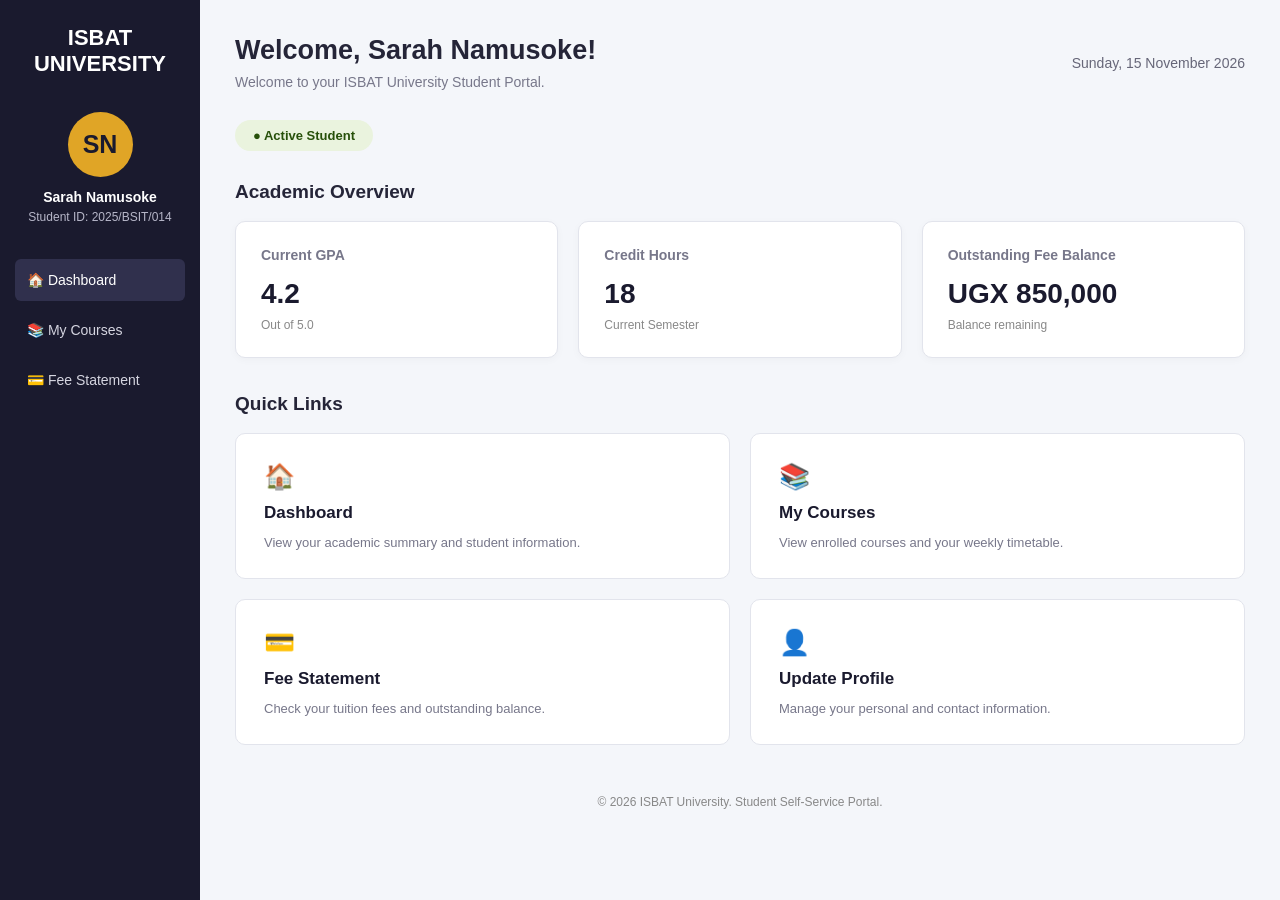
==== index.html @ 454f27c0 "Rename dashboard.html to index.html" ====
<!DOCTYPE html>
<html lang="en">
<head>
    <meta charset="UTF-8">
    <meta name="viewport" content="width=device-width, initial-scale=1.0">
    <title>Student Dashboard | ISBAT University</title>

    <!-- External CSS -->
    <link rel="stylesheet" href="portal.css">

    <!-- Internal CSS: Quick Links Grid -->
    <style>
        .quick-links {
            display: grid;
            grid-template-columns: repeat(2, 1fr);
            gap: 20px;
            margin-bottom: 30px;
        }

        .quick-link-card {
            background: #ffffff;
            border: 1px solid #e2e4ec;
            border-radius: 10px;
            padding: 28px;
            text-decoration: none;
            color: #1A1A2E;
            min-height: 125px;
            transition: 0.3s;
        }

        .quick-link-card:hover {
            transform: translateY(-4px);
            box-shadow: 0 5px 15px rgba(0,0,0,0.08);
            border-color: #d4a017;
        }

        .quick-link-card h3 {
            font-size: 17px;
            margin-bottom: 12px;
        }

        .quick-link-card p {
            font-size: 13px;
            color: #77778a;
        }

        .quick-icon {
            font-size: 25px;
            margin-bottom: 12px;
        }

        @media (max-width: 600px) {
            .quick-links {
                grid-template-columns: 1fr;
            }
        }
    </style>
</head>

<body>

    <!-- Sidebar -->
    <aside class="sidebar">

        <div class="logo">
            ISBAT<br>UNIVERSITY
        </div>

        <div class="student-info">
            <div class="student-avatar">SN</div>
            <h3>Sarah Namusoke</h3>
            <p>Student ID: 2025/BSIT/014</p>
        </div>

        <nav>
            <a href="dashboard.html" class="active">🏠 Dashboard</a>
            <a href="courses.html">📚 My Courses</a>
            <a href="fee-statement.html">💳 Fee Statement</a>
        </nav>

    </aside>

    <!-- Main Content -->
    <main class="main-content">

        <header class="page-header">
            <div>
                <h1>Welcome, Sarah Namusoke!</h1>
                <p>Welcome to your ISBAT University Student Portal.</p>
            </div>

            <div class="date">
                Sunday, 15 November 2026
            </div>
        </header>

        <!-- Student Status -->
        <div style="
            display: inline-block;
            background: #EAF3DE;
            color: #27500A;
            padding: 8px 18px;
            border-radius: 20px;
            font-size: 13px;
            font-weight: bold;
            margin-bottom: 30px;
        ">
            ● Active Student
        </div>

        <!-- Summary Metrics -->
        <h2 class="section-title">Academic Overview</h2>

        <section class="metrics">

            <div class="metric-card">
                <h3>Current GPA</h3>
                <div class="value">4.2</div>
                <p class="description">Out of 5.0</p>
            </div>

            <div class="metric-card">
                <h3>Credit Hours</h3>
                <div class="value">18</div>
                <p class="description">Current Semester</p>
            </div>

            <div class="metric-card">
                <h3>Outstanding Fee Balance</h3>
                <div class="value">UGX 850,000</div>
                <p class="description">Balance remaining</p>
            </div>

        </section>

        <!-- Quick Links -->
        <h2 class="section-title">Quick Links</h2>

        <section class="quick-links">

            <a href="dashboard.html" class="quick-link-card">
                <div class="quick-icon">🏠</div>
                <h3>Dashboard</h3>
                <p>View your academic summary and student information.</p>
            </a>

            <a href="courses.html" class="quick-link-card">
                <div class="quick-icon">📚</div>
                <h3>My Courses</h3>
                <p>View enrolled courses and your weekly timetable.</p>
            </a>

            <a href="fee-statement.html" class="quick-link-card">
                <div class="quick-icon">💳</div>
                <h3>Fee Statement</h3>
                <p>Check your tuition fees and outstanding balance.</p>
            </a>

            <a href="#" class="quick-link-card">
                <div class="quick-icon">👤</div>
                <h3>Update Profile</h3>
                <p>Manage your personal and contact information.</p>
            </a>

        </section>

        <footer>
            &copy; 2026 ISBAT University. Student Self-Service Portal.
        </footer>

    </main>

</body>
</html>
---- portal.css ----
/* =================================
   ISBAT UNIVERSITY STUDENT PORTAL
   External Stylesheet
================================= */

* {
    margin: 0;
    padding: 0;
    box-sizing: border-box;
}

body {
    font-family: Arial, Helvetica, sans-serif;
    background: #f4f6fa;
    color: #252538;
}

/* Fixed Sidebar */
.sidebar {
    position: fixed;
    top: 0;
    left: 0;
    width: 200px;
    height: 100vh;
    background: #1A1A2E;
    color: white;
    padding: 25px 15px;
    z-index: 10;
}

.logo {
    font-size: 22px;
    font-weight: bold;
    text-align: center;
    color: #ffffff;
    margin-bottom: 35px;
}

.student-info {
    text-align: center;
    margin-bottom: 35px;
}

.student-avatar {
    width: 65px;
    height: 65px;
    border-radius: 50%;
    background: #e0a526;
    color: #1A1A2E;
    display: flex;
    align-items: center;
    justify-content: center;
    font-size: 25px;
    font-weight: bold;
    margin: 0 auto 12px;
}

.student-info h3 {
    font-size: 14px;
    margin-bottom: 5px;
}

.student-info p {
    font-size: 12px;
    color: #b7b7c9;
}

.sidebar nav a {
    display: block;
    color: #d5d5e0;
    text-decoration: none;
    padding: 13px 12px;
    margin-bottom: 8px;
    border-radius: 6px;
    font-size: 14px;
}

.sidebar nav a:hover,
.sidebar nav a.active {
    background: #30304d;
    color: #ffffff;
}

/* Main Content */
.main-content {
    margin-left: 200px;
    padding: 35px;
    min-height: 100vh;
}

.page-header {
    display: flex;
    justify-content: space-between;
    align-items: center;
    flex-wrap: wrap;
    gap: 15px;
    margin-bottom: 30px;
}

.page-header h1 {
    font-size: 27px;
    margin-bottom: 8px;
}

.page-header p {
    color: #77778a;
    font-size: 14px;
}

.date {
    color: #666678;
    font-size: 14px;
}

/* Summary Cards */
.metrics {
    display: flex;
    gap: 20px;
    flex-wrap: wrap;
    margin-bottom: 35px;
}

.metric-card {
    flex: 1;
    min-width: 180px;
    background: white;
    border: 1px solid #e2e4ec;
    border-radius: 10px;
    padding: 25px;
    box-shadow: 0 2px 8px rgba(0,0,0,0.03);
}

.metric-card h3 {
    font-size: 14px;
    color: #77778a;
    margin-bottom: 15px;
}

.metric-card .value {
    font-size: 28px;
    font-weight: bold;
    color: #1A1A2E;
}

.metric-card .description {
    font-size: 12px;
    color: #888;
    margin-top: 8px;
}

/* Section Headings */
.section-title {
    font-size: 19px;
    margin-bottom: 18px;
}

/* General Content Cards */
.content-card {
    background: white;
    border: 1px solid #e2e4ec;
    border-radius: 10px;
    padding: 22px;
    margin-bottom: 25px;
}

/* Tables */
.table-container {
    width: 100%;
    overflow-x: auto;
    background: white;
    border-radius: 10px;
    border: 1px solid #e2e4ec;
}

table {
    width: 100%;
    border-collapse: collapse;
    min-width: 750px;
}

th {
    background: #1A1A2E;
    color: white;
    padding: 15px 12px;
    text-align: left;
    font-size: 13px;
}

td {
    padding: 14px 12px;
    border-bottom: 1px solid #eeeeF2;
    font-size: 13px;
}

tr:hover td {
    background: #f8f9fc;
}

/* Course Status */
.status-badge {
    display: inline-block;
    padding: 6px 12px;
    border-radius: 15px;
    font-size: 11px;
    font-weight: bold;
}

/* Footer */
footer {
    text-align: center;
    padding: 20px;
    color: #888;
    font-size: 12px;
}

/* Responsive Design */
@media (max-width: 768px) {
    .sidebar {
        width: 160px;
        padding: 20px 10px;
    }

    .main-content {
        margin-left: 160px;
        padding: 20px 12px;
    }

    .page-header h1 {
        font-size: 21px;
    }

    .metric-card {
        min-width: 100%;
    }
}

@media (max-width: 480px) {
    .sidebar {
        width: 65px;
        padding: 15px 5px;
    }

    .logo {
        font-size: 11px;
        writing-mode: vertical-rl;
        margin: 10px auto 25px;
    }

    .student-info h3,
    .student-info p {
        display: none;
    }

    .student-avatar {
        width: 40px;
        height: 40px;
        font-size: 16px;
    }

    .sidebar nav a {
        font-size: 0;
        text-align: center;
        padding: 13px 3px;
    }

    .sidebar nav a::first-letter {
        font-size: 16px;
    }

    .main-content {
        margin-left: 65px;
        padding: 15px 10px;
    }
}
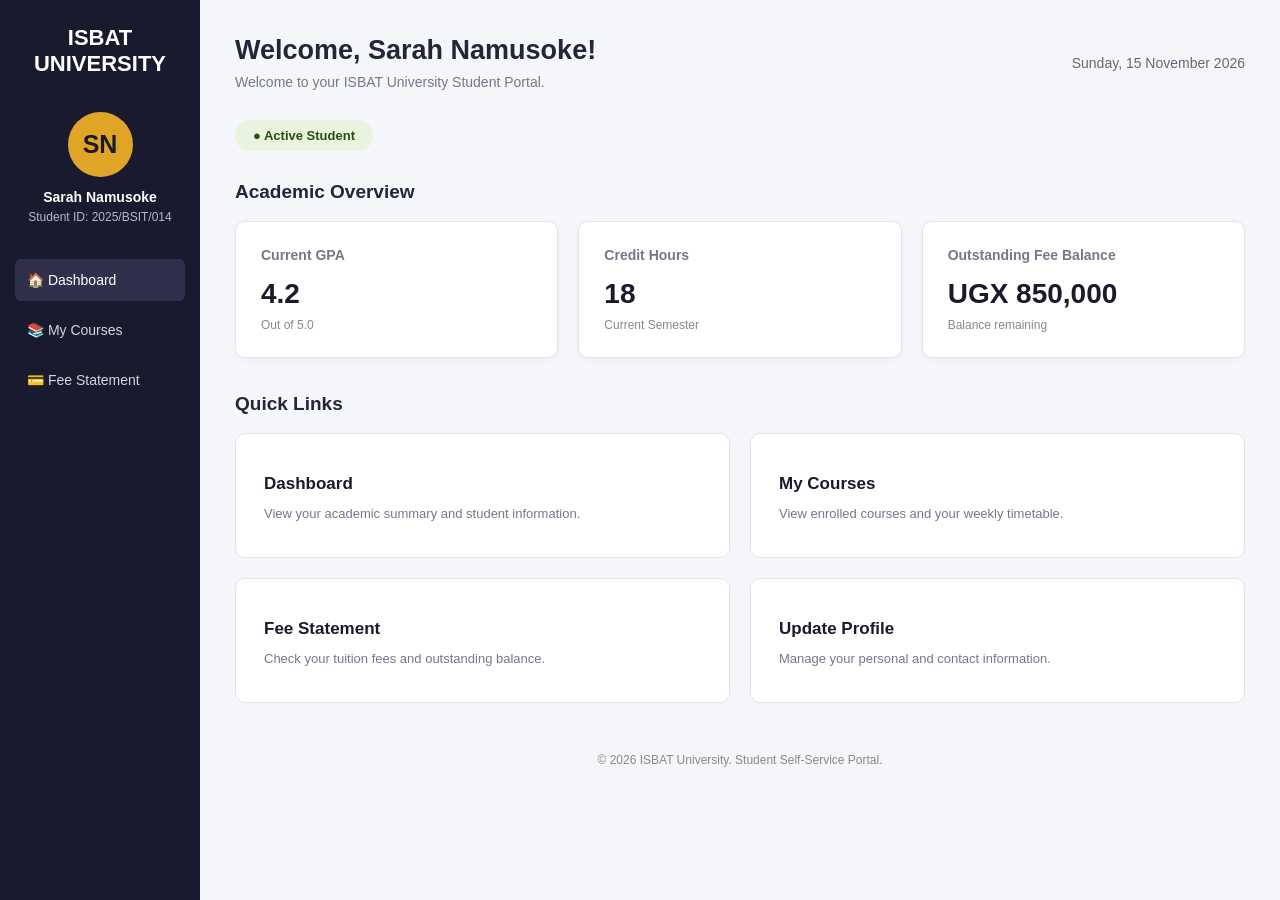
==== commit 769fc365: "Remove icons from quick link cards Removed icons from quick link cards in index.html." ====
--- a/index.html
+++ b/index.html
@@ -139,26 +139,26 @@
 
         <section class="quick-links">
 
-            <a href="dashboard.html" class="quick-link-card">
-                <div class="quick-icon">🏠</div>
+            <a href="index.html" class="quick-link-card">
+                <div class="quick-icon"></div>
                 <h3>Dashboard</h3>
                 <p>View your academic summary and student information.</p>
             </a>
 
             <a href="courses.html" class="quick-link-card">
-                <div class="quick-icon">📚</div>
+                <div class="quick-icon"></div>
                 <h3>My Courses</h3>
                 <p>View enrolled courses and your weekly timetable.</p>
             </a>
 
             <a href="fee-statement.html" class="quick-link-card">
-                <div class="quick-icon">💳</div>
+                <div class="quick-icon"></div>
                 <h3>Fee Statement</h3>
                 <p>Check your tuition fees and outstanding balance.</p>
             </a>
 
             <a href="#" class="quick-link-card">
-                <div class="quick-icon">👤</div>
+                <div class="quick-icon"></div>
                 <h3>Update Profile</h3>
                 <p>Manage your personal and contact information.</p>
             </a>
